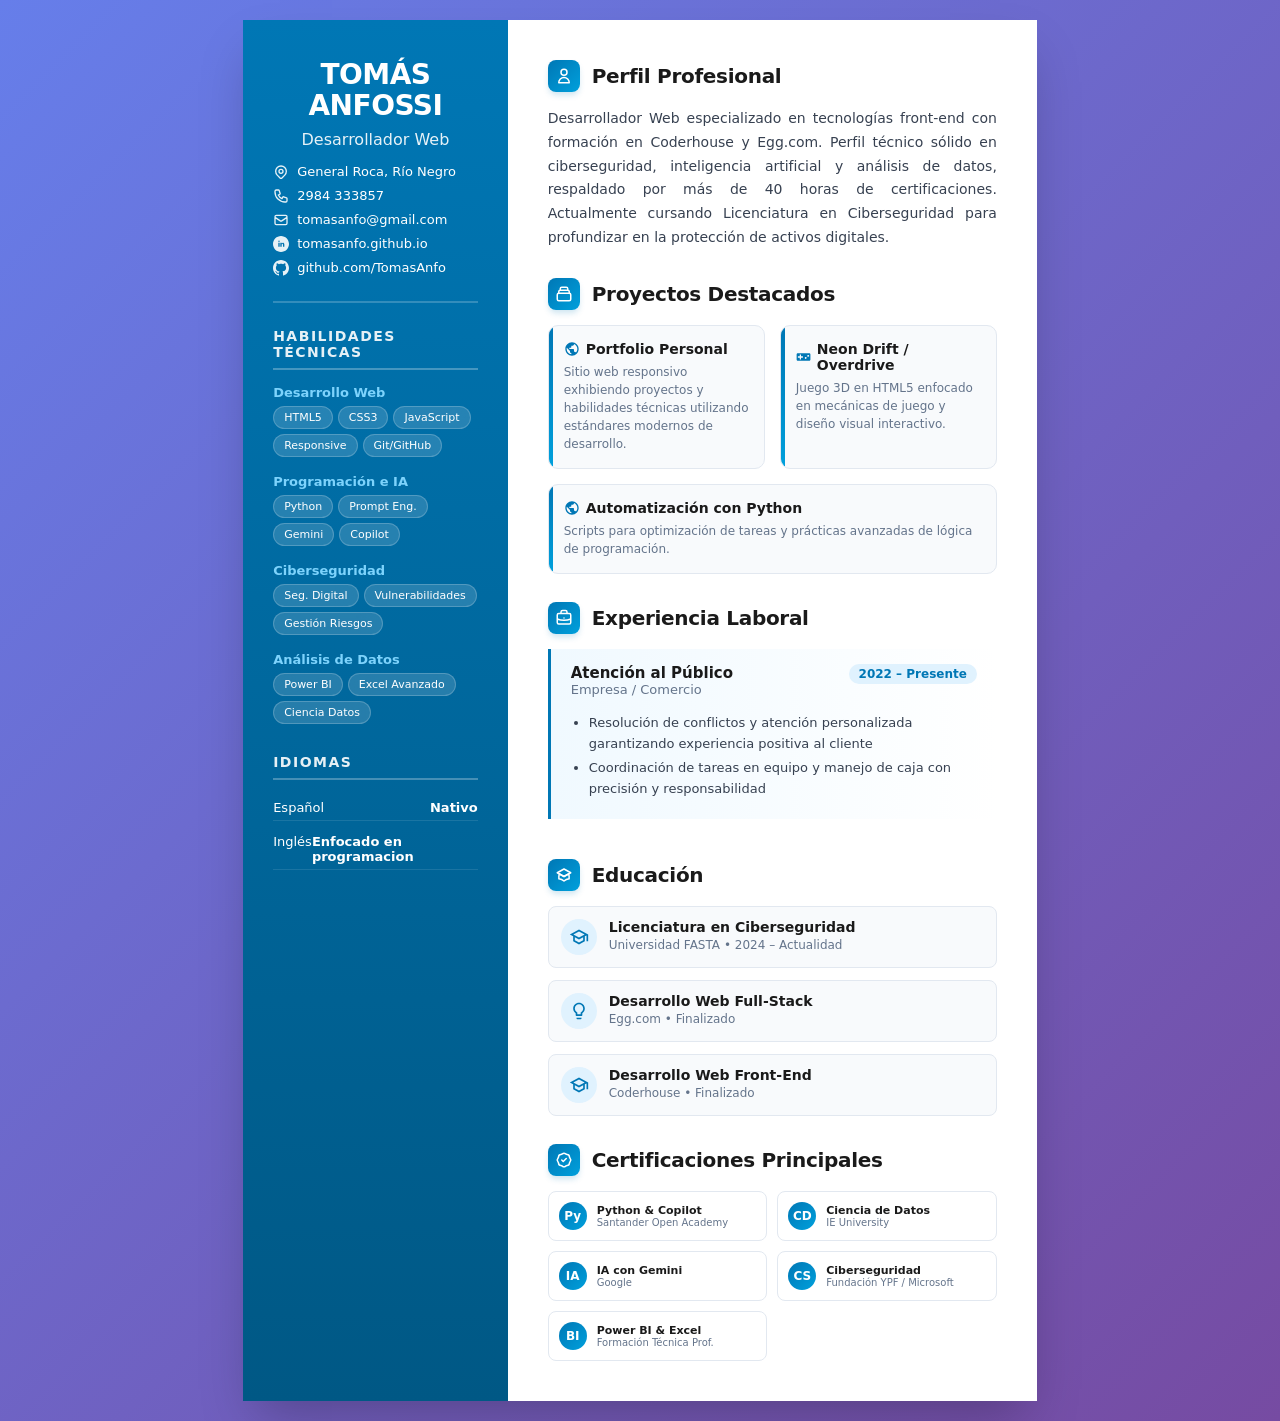
==== Cv1.html @ ee33fe96 "Agregando nuevos diseños de CV" ====
<!DOCTYPE html>
<html lang="es">
<head>
    <meta charset="UTF-8">
    <meta name="viewport" content="width=device-width, initial-scale=1.0">
    <title>Tomás Anfossi - CV</title>
    <style>
        * {
            margin: 0;
            padding: 0;
            box-sizing: border-box;
        }

        body {
            font-family: 'Segoe UI', system-ui, -apple-system, sans-serif;
            background: linear-gradient(135deg, #667eea 0%, #764ba2 100%);
            min-height: 100vh;
            padding: 20px;
            display: flex;
            justify-content: center;
            align-items: center;
        }

        .cv-container {
            width: 210mm;
            min-height: 297mm;
            max-width: 100%;
            background: white;
            box-shadow: 0 25px 50px -12px rgba(0, 0, 0, 0.25);
            display: grid;
            grid-template-columns: 1fr 2fr;
            overflow: hidden;
            position: relative;
        }

        /* Sidebar */
        .sidebar {
            background: linear-gradient(180deg, #0077B5 0%, #005885 100%);
            color: white;
            padding: 40px 30px;
            display: flex;
            flex-direction: column;
            gap: 25px;
        }

        .profile-section {
            text-align: center;
            border-bottom: 2px solid rgba(255,255,255,0.2);
            padding-bottom: 25px;
        }

        .name {
            font-size: 28px;
            font-weight: 700;
            letter-spacing: -0.5px;
            margin-bottom: 8px;
            line-height: 1.1;
        }

        .title {
            font-size: 16px;
            font-weight: 500;
            opacity: 0.9;
            margin-bottom: 15px;
        }

        .contact-info {
            display: flex;
            flex-direction: column;
            gap: 8px;
            font-size: 13px;
        }

        .contact-item {
            display: flex;
            align-items: center;
            gap: 8px;
            word-break: break-all;
        }

        .contact-item svg {
            width: 16px;
            height: 16px;
            flex-shrink: 0;
            opacity: 0.9;
        }

        .sidebar-section h3 {
            font-size: 14px;
            text-transform: uppercase;
            letter-spacing: 1.5px;
            margin-bottom: 15px;
            opacity: 0.9;
            border-bottom: 2px solid rgba(255,255,255,0.3);
            padding-bottom: 8px;
        }

        .skills-list {
            display: flex;
            flex-direction: column;
            gap: 12px;
        }

        .skill-category {
            margin-bottom: 5px;
        }

        .skill-category h4 {
            font-size: 13px;
            font-weight: 600;
            margin-bottom: 6px;
            color: #7dd3fc;
        }

        .skill-tags {
            display: flex;
            flex-wrap: wrap;
            gap: 5px;
        }

        .skill-tag {
            background: rgba(255,255,255,0.15);
            padding: 4px 10px;
            border-radius: 20px;
            font-size: 11px;
            font-weight: 500;
            backdrop-filter: blur(10px);
            border: 1px solid rgba(255,255,255,0.2);
        }

        .languages {
            display: flex;
            flex-direction: column;
            gap: 8px;
        }

        .language-item {
            display: flex;
            justify-content: space-between;
            font-size: 13px;
            padding: 5px 0;
            border-bottom: 1px solid rgba(255,255,255,0.1);
        }

        /* Main Content */
        .main-content {
            padding: 40px;
            display: flex;
            flex-direction: column;
            gap: 28px;
        }

        .section {
            position: relative;
        }

        .section-header {
            display: flex;
            align-items: center;
            gap: 12px;
            margin-bottom: 15px;
            color: #0077B5;
        }

        .section-icon {
            width: 32px;
            height: 32px;
            background: linear-gradient(135deg, #0077B5 0%, #00a0dc 100%);
            border-radius: 8px;
            display: flex;
            align-items: center;
            justify-content: center;
            color: white;
            box-shadow: 0 4px 6px -1px rgba(0, 119, 181, 0.2);
        }

        .section-icon svg {
            width: 18px;
            height: 18px;
        }

        .section h2 {
            font-size: 20px;
            font-weight: 700;
            color: #1a1a1a;
            letter-spacing: -0.3px;
        }

        .profile-text {
            font-size: 14px;
            line-height: 1.7;
            color: #374151;
            text-align: justify;
        }

        .projects-grid {
            display: grid;
            grid-template-columns: 1fr 1fr;
            gap: 15px;
        }

        .project-card {
            background: #f8fafc;
            border: 1px solid #e2e8f0;
            border-radius: 10px;
            padding: 15px;
            transition: all 0.3s ease;
            position: relative;
            overflow: hidden;
        }

        .project-card::before {
            content: '';
            position: absolute;
            top: 0;
            left: 0;
            width: 4px;
            height: 100%;
            background: linear-gradient(180deg, #0077B5 0%, #00a0dc 100%);
        }

        .project-card:hover {
            transform: translateY(-2px);
            box-shadow: 0 10px 15px -3px rgba(0, 0, 0, 0.1);
            border-color: #0077B5;
        }

        .project-title {
            font-size: 14px;
            font-weight: 700;
            color: #1a1a1a;
            margin-bottom: 6px;
            display: flex;
            align-items: center;
            gap: 6px;
        }

        .project-desc {
            font-size: 12px;
            color: #64748b;
            line-height: 1.5;
        }

        .experience-item {
            background: linear-gradient(90deg, #f0f9ff 0%, #ffffff 100%);
            border-left: 3px solid #0077B5;
            padding: 15px 20px;
            border-radius: 0 10px 10px 0;
            margin-bottom: 12px;
        }

        .exp-header {
            display: flex;
            justify-content: space-between;
            align-items: start;
            margin-bottom: 8px;
        }

        .exp-title {
            font-size: 15px;
            font-weight: 700;
            color: #1a1a1a;
        }

        .exp-date {
            font-size: 12px;
            color: #0077B5;
            font-weight: 600;
            background: #e0f2fe;
            padding: 3px 10px;
            border-radius: 20px;
        }

        .exp-company {
            font-size: 13px;
            color: #64748b;
            font-weight: 500;
            margin-bottom: 8px;
        }

        .exp-desc {
            font-size: 13px;
            color: #374151;
            line-height: 1.6;
        }

        .exp-desc ul {
            margin: 0;
            padding-left: 18px;
        }

        .exp-desc li {
            margin-bottom: 4px;
        }

        .education-list {
            display: flex;
            flex-direction: column;
            gap: 12px;
        }

        .edu-item {
            display: flex;
            align-items: start;
            gap: 12px;
            padding: 12px;
            background: #f8fafc;
            border-radius: 8px;
            border: 1px solid #e2e8f0;
        }

        .edu-icon {
            width: 36px;
            height: 36px;
            background: #e0f2fe;
            border-radius: 50%;
            display: flex;
            align-items: center;
            justify-content: center;
            color: #0077B5;
            flex-shrink: 0;
        }

        .edu-content h4 {
            font-size: 14px;
            font-weight: 700;
            color: #1a1a1a;
            margin-bottom: 3px;
        }

        .edu-content p {
            font-size: 12px;
            color: #64748b;
        }

        .cert-grid {
            display: grid;
            grid-template-columns: repeat(2, 1fr);
            gap: 10px;
        }

        .cert-item {
            display: flex;
            align-items: center;
            gap: 10px;
            padding: 10px;
            background: white;
            border: 1px solid #e2e8f0;
            border-radius: 8px;
            font-size: 12px;
            transition: all 0.2s;
        }

        .cert-item:hover {
            background: #f0f9ff;
            border-color: #0077B5;
            transform: scale(1.02);
        }

        .cert-badge {
            width: 28px;
            height: 28px;
            background: linear-gradient(135deg, #0077B5 0%, #00a0dc 100%);
            border-radius: 50%;
            display: flex;
            align-items: center;
            justify-content: center;
            color: white;
            font-size: 12px;
            font-weight: 700;
            flex-shrink: 0;
        }

        .cert-text {
            display: flex;
            flex-direction: column;
        }

        .cert-title {
            font-weight: 600;
            color: #1a1a1a;
            font-size: 11px;
        }

        .cert-org {
            color: #64748b;
            font-size: 10px;
        }

        @media print {
            body {
                background: white;
                padding: 0;
            }
            .cv-container {
                box-shadow: none;
                width: 100%;
                height: 100%;
            }
        }

        @media (max-width: 768px) {
            .cv-container {
                grid-template-columns: 1fr;
                width: 100%;
            }
            .sidebar {
                padding: 30px;
            }
            .projects-grid, .cert-grid {
                grid-template-columns: 1fr;
            }
        }
    </style>
</head>
<body>
    <div class="cv-container">
        <!-- Sidebar -->
        <aside class="sidebar">
            <div class="profile-section">
                <h1 class="name">TOMÁS ANFOSSI</h1>
                <p class="title">Desarrollador Web</p>
                
                <div class="contact-info">
                    <div class="contact-item">
                        <svg fill="none" stroke="currentColor" viewBox="0 0 24 24"><path stroke-linecap="round" stroke-linejoin="round" stroke-width="2" d="M17.657 16.657L13.414 20.9a1.998 1.998 0 01-2.827 0l-4.244-4.243a8 8 0 1111.314 0z"/><path stroke-linecap="round" stroke-linejoin="round" stroke-width="2" d="M15 11a3 3 0 11-6 0 3 3 0 016 0z"/></svg>
                        <span>General Roca, Río Negro</span>
                    </div>
                    <div class="contact-item">
                        <svg fill="none" stroke="currentColor" viewBox="0 0 24 24"><path stroke-linecap="round" stroke-linejoin="round" stroke-width="2" d="M3 5a2 2 0 012-2h3.28a1 1 0 01.948.684l1.498 4.493a1 1 0 01-.502 1.21l-2.257 1.13a11.042 11.042 0 005.516 5.516l1.13-2.257a1 1 0 011.21-.502l4.493 1.498a1 1 0 01.684.949V19a2 2 0 01-2 2h-1C9.716 21 3 14.284 3 6V5z"/></svg>
                        <span>2984 333857</span>
                    </div>
                    <div class="contact-item">
                        <svg fill="none" stroke="currentColor" viewBox="0 0 24 24"><path stroke-linecap="round" stroke-linejoin="round" stroke-width="2" d="M3 8l7.89 5.26a2 2 0 002.22 0L21 8M5 19h14a2 2 0 002-2V7a2 2 0 00-2-2H5a2 2 0 00-2 2v10a2 2 0 002 2z"/></svg>
                        <span>tomasanfo@gmail.com</span>
                    </div>
                    <div class="contact-item">
                        <svg fill="currentColor" viewBox="0 0 24 24"><path d="M12 0c-6.627 0-12 5.373-12 12s5.373 12 12 12 12-5.373 12-12-5.373-12-12-12zm-2 16h-2v-6h2v6zm-1-6.891c-.607 0-1.1-.496-1.1-1.109 0-.612.492-1.109 1.1-1.109s1.1.497 1.1 1.109c0 .613-.493 1.109-1.1 1.109zm8 6.891h-1.998v-2.861c0-1.881-2.002-1.722-2.002 0v2.861h-2v-6h2v1.093c.872-1.616 4-1.736 4 1.548v3.359z"/></svg>
                        <span>tomasanfo.github.io</span>
                    </div>
                    <div class="contact-item">
                        <svg fill="currentColor" viewBox="0 0 24 24"><path d="M12 0c-6.626 0-12 5.373-12 12 0 5.302 3.438 9.8 8.207 11.387.599.111.793-.261.793-.577v-2.234c-3.338.726-4.033-1.416-4.033-1.416-.546-1.387-1.333-1.756-1.333-1.756-1.089-.745.083-.729.083-.729 1.205.084 1.839 1.237 1.839 1.237 1.07 1.834 2.807 1.304 3.492.997.107-.775.418-1.305.762-1.604-2.665-.305-5.467-1.334-5.467-5.931 0-1.311.469-2.381 1.236-3.221-.124-.303-.535-1.524.117-3.176 0 0 1.008-.322 3.301 1.23.957-.266 1.983-.399 3.003-.404 1.02.005 2.047.138 3.006.404 2.291-1.552 3.297-1.23 3.297-1.23.653 1.653.242 2.874.118 3.176.77.84 1.235 1.911 1.235 3.221 0 4.609-2.807 5.624-5.479 5.921.43.372.823 1.102.823 2.222v3.293c0 .319.192.694.801.576 4.765-1.589 8.199-6.086 8.199-11.386 0-6.627-5.373-12-12-12z"/></svg>
                        <span>github.com/TomasAnfo</span>
                    </div>
                </div>
            </div>

            <div class="sidebar-section">
                <h3>Habilidades Técnicas</h3>
                <div class="skills-list">
                    <div class="skill-category">
                        <h4>Desarrollo Web</h4>
                        <div class="skill-tags">
                            <span class="skill-tag">HTML5</span>
                            <span class="skill-tag">CSS3</span>
                            <span class="skill-tag">JavaScript</span>
                            <span class="skill-tag">Responsive</span>
                            <span class="skill-tag">Git/GitHub</span>
                        </div>
                    </div>
                    <div class="skill-category">
                        <h4>Programación e IA</h4>
                        <div class="skill-tags">
                            <span class="skill-tag">Python</span>
                            <span class="skill-tag">Prompt Eng.</span>
                            <span class="skill-tag">Gemini</span>
                            <span class="skill-tag">Copilot</span>
                        </div>
                    </div>
                    <div class="skill-category">
                        <h4>Ciberseguridad</h4>
                        <div class="skill-tags">
                            <span class="skill-tag">Seg. Digital</span>
                            <span class="skill-tag">Vulnerabilidades</span>
                            <span class="skill-tag">Gestión Riesgos</span>
                        </div>
                    </div>
                    <div class="skill-category">
                        <h4>Análisis de Datos</h4>
                        <div class="skill-tags">
                            <span class="skill-tag">Power BI</span>
                            <span class="skill-tag">Excel Avanzado</span>
                            <span class="skill-tag">Ciencia Datos</span>
                        </div>
                    </div>
                </div>
            </div>

            <div class="sidebar-section">
                <h3>Idiomas</h3>
                <div class="languages">
                    <div class="language-item">
                        <span>Español</span>
                        <span style="font-weight: 600;">Nativo</span>
                    </div>
                    <div class="language-item">
                        <span>Inglés</span>
                        <span style="font-weight: 600;">Enfocado en programacion</span>
                    </div>
                </div>
            </div>
        </aside>

        <!-- Main Content -->
        <main class="main-content">
            <!-- Perfil -->
            <section class="section">
                <div class="section-header">
                    <div class="section-icon">
                        <svg fill="none" stroke="currentColor" viewBox="0 0 24 24"><path stroke-linecap="round" stroke-linejoin="round" stroke-width="2" d="M16 7a4 4 0 11-8 0 4 4 0 018 0zM12 14a7 7 0 00-7 7h14a7 7 0 00-7-7z"/></svg>
                    </div>
                    <h2>Perfil Profesional</h2>
                </div>
                <p class="profile-text">
                    Desarrollador Web especializado en tecnologías front-end con formación en Coderhouse y Egg.com. Perfil técnico sólido en ciberseguridad, inteligencia artificial y análisis de datos, respaldado por más de 40 horas de certificaciones. Actualmente cursando Licenciatura en Ciberseguridad para profundizar en la protección de activos digitales.
                </p>
            </section>

            <!-- Proyectos -->
            <section class="section">
                <div class="section-header">
                    <div class="section-icon">
                        <svg fill="none" stroke="currentColor" viewBox="0 0 24 24"><path stroke-linecap="round" stroke-linejoin="round" stroke-width="2" d="M19 11H5m14 0a2 2 0 012 2v6a2 2 0 01-2 2H5a2 2 0 01-2-2v-6a2 2 0 012-2m14 0V9a2 2 0 00-2-2M5 11V9a2 2 0 012-2m0 0V5a2 2 0 012-2h6a2 2 0 012 2v2M7 7h10"/></svg>
                    </div>
                    <h2>Proyectos Destacados</h2>
                </div>
                <div class="projects-grid">
                    <div class="project-card">
                        <div class="project-title">
                            <svg width="16" height="16" fill="#0077B5" viewBox="0 0 24 24"><path d="M12 2C6.48 2 2 6.48 2 12s4.48 10 10 10 10-4.48 10-10S17.52 2 12 2zm-1 17.93c-3.95-.49-7-3.85-7-7.93 0-.62.08-1.21.21-1.79L9 15v1c0 1.1.9 2 2 2v1.93zm6.9-2.54c-.26-.81-1-1.39-1.9-1.39h-1v-3c0-.55-.45-1-1-1H8v-2h2c.55 0 1-.45 1-1V7h2c1.1 0 2-.9 2-2v-.41c2.93 1.19 5 4.06 5 7.41 0 2.08-.8 3.97-2.1 5.39z"/></svg>
                            Portfolio Personal
                        </div>
                        <p class="project-desc">Sitio web responsivo exhibiendo proyectos y habilidades técnicas utilizando estándares modernos de desarrollo.</p>
                    </div>
                    <div class="project-card">
                        <div class="project-title">
                            <svg width="16" height="16" fill="#0077B5" viewBox="0 0 24 24"><path d="M21 6H3c-1.1 0-2 .9-2 2v8c0 1.1.9 2 2 2h18c1.1 0 2-.9 2-2V8c0-1.1-.9-2-2-2zm-10 7H8v3H6v-3H3v-2h3V8h2v3h3v2zm4.5 2c-.83 0-1.5-.67-1.5-1.5s.67-1.5 1.5-1.5 1.5.67 1.5 1.5-.67 1.5-1.5 1.5zm4-3c-.83 0-1.5-.67-1.5-1.5S18.67 9 19.5 9s1.5.67 1.5 1.5-.67 1.5-1.5 1.5z"/></svg>
                            Neon Drift / Overdrive
                        </div>
                        <p class="project-desc">Juego 3D en HTML5 enfocado en mecánicas de juego y diseño visual interactivo.</p>
                    </div>
                    <div class="project-card" style="grid-column: 1 / -1;">
                        <div class="project-title">
                            <svg width="16" height="16" fill="#0077B5" viewBox="0 0 24 24"><path d="M12 2C6.48 2 2 6.48 2 12s4.48 10 10 10 10-4.48 10-10S17.52 2 12 2zm-1 17.93c-3.95-.49-7-3.85-7-7.93 0-.62.08-1.21.21-1.79L9 15v1c0 1.1.9 2 2 2v1.93zm6.9-2.54c-.26-.81-1-1.39-1.9-1.39h-1v-3c0-.55-.45-1-1-1H8v-2h2c.55 0 1-.45 1-1V7h2c1.1 0 2-.9 2-2v-.41c2.93 1.19 5 4.06 5 7.41 0 2.08-.8 3.97-2.1 5.39z"/></svg>
                            Automatización con Python
                        </div>
                        <p class="project-desc">Scripts para optimización de tareas y prácticas avanzadas de lógica de programación.</p>
                    </div>
                </div>
            </section>

            <!-- Experiencia -->
            <section class="section">
                <div class="section-header">
                    <div class="section-icon">
                        <svg fill="none" stroke="currentColor" viewBox="0 0 24 24"><path stroke-linecap="round" stroke-linejoin="round" stroke-width="2" d="M21 13.255A23.931 23.931 0 0112 15c-3.183 0-6.22-.62-9-1.745M16 6V4a2 2 0 00-2-2h-4a2 2 0 00-2 2v2m4 6h.01M5 20h14a2 2 0 002-2V8a2 2 0 00-2-2H5a2 2 0 00-2 2v10a2 2 0 002 2z"/></svg>
                    </div>
                    <h2>Experiencia Laboral</h2>
                </div>
                <div class="experience-item">
                    <div class="exp-header">
                        <div>
                            <div class="exp-title">Atención al Público</div>
                            <div class="exp-company">Empresa / Comercio</div>
                        </div>
                        <span class="exp-date">2022 – Presente</span>
                    </div>
                    <div class="exp-desc">
                        <ul>
                            <li>Resolución de conflictos y atención personalizada garantizando experiencia positiva al cliente</li>
                            <li>Coordinación de tareas en equipo y manejo de caja con precisión y responsabilidad</li>
                        </ul>
                    </div>
                </div>
            </section>

            <!-- Educación -->
            <section class="section">
                <div class="section-header">
                    <div class="section-icon">
                        <svg fill="none" stroke="currentColor" viewBox="0 0 24 24"><path stroke-linecap="round" stroke-linejoin="round" stroke-width="2" d="M12 14l9-5-9-5-9 5 9 5z"/><path stroke-linecap="round" stroke-linejoin="round" stroke-width="2" d="M12 14l6.16-3.422a12.083 12.083 0 01.665 6.479A11.952 11.952 0 0012 20.055a11.952 11.952 0 00-6.824-2.998 12.078 12.078 0 01.665-6.479L12 14z"/></svg>
                    </div>
                    <h2>Educación</h2>
                </div>
                <div class="education-list">
                    <div class="edu-item">
                        <div class="edu-icon">
                            <svg width="20" height="20" fill="currentColor" viewBox="0 0 24 24"><path d="M12 3L1 9l4 2.18v6L12 21l7-3.82v-6l2-1.09V17h2V9L12 3zm6.82 6L12 12.72 5.18 9 12 5.28 18.82 9zM17 15.99l-5 2.73-5-2.73v-3.72L12 15l5-2.73v3.72z"/></svg>
                        </div>
                        <div class="edu-content">
                            <h4>Licenciatura en Ciberseguridad</h4>
                            <p>Universidad FASTA • 2024 – Actualidad</p>
                        </div>
                    </div>
                    <div class="edu-item">
                        <div class="edu-icon">
                            <svg width="20" height="20" fill="currentColor" viewBox="0 0 24 24"><path d="M9 21c0 .55.45 1 1 1h4c.55 0 1-.45 1-1v-1H9v1zm3-19C8.14 2 5 5.14 5 9c0 2.38 1.19 4.47 3 5.74V17c0 .55.45 1 1 1h6c.55 0 1-.45 1-1v-2.26c1.81-1.27 3-3.36 3-5.74 0-3.86-3.14-7-7-7zm2.85 11.1l-.85.6V16h-4v-2.3l-.85-.61A4.997 4.997 0 017 9c0-2.76 2.24-5 5-5s5 2.24 5 5c0 1.63-.8 3.16-2.15 4.1z"/></svg>
                        </div>
                        <div class="edu-content">
                            <h4>Desarrollo Web Full-Stack</h4>
                            <p>Egg.com • Finalizado</p>
                        </div>
                    </div>
                    <div class="edu-item">
                        <div class="edu-icon">
                            <svg width="20" height="20" fill="currentColor" viewBox="0 0 24 24"><path d="M12 3L1 9l4 2.18v6L12 21l7-3.82v-6l2-1.09V17h2V9L12 3zm6.82 6L12 12.72 5.18 9 12 5.28 18.82 9zM17 15.99l-5 2.73-5-2.73v-3.72L12 15l5-2.73v3.72z"/></svg>
                        </div>
                        <div class="edu-content">
                            <h4>Desarrollo Web Front-End</h4>
                            <p>Coderhouse • Finalizado</p>
                        </div>
                    </div>
                </div>
            </section>

            <!-- Certificaciones -->
            <section class="section">
                <div class="section-header">
                    <div class="section-icon">
                        <svg fill="none" stroke="currentColor" viewBox="0 0 24 24"><path stroke-linecap="round" stroke-linejoin="round" stroke-width="2" d="M9 12l2 2 4-4M7.835 4.697a3.42 3.42 0 001.946-.806 3.42 3.42 0 014.438 0 3.42 3.42 0 001.946.806 3.42 3.42 0 013.138 3.138 3.42 3.42 0 00.806 1.946 3.42 3.42 0 010 4.438 3.42 3.42 0 00-.806 1.946 3.42 3.42 0 01-3.138 3.138 3.42 3.42 0 00-1.946.806 3.42 3.42 0 01-4.438 0 3.42 3.42 0 00-1.946-.806 3.42 3.42 0 01-3.138-3.138 3.42 3.42 0 00-.806-1.946 3.42 3.42 0 010-4.438 3.42 3.42 0 00.806-1.946 3.42 3.42 0 013.138-3.138z"/></svg>
                    </div>
                    <h2>Certificaciones Principales</h2>
                </div>
                <div class="cert-grid">
                    <div class="cert-item">
                        <div class="cert-badge">Py</div>
                        <div class="cert-text">
                            <span class="cert-title">Python & Copilot</span>
                            <span class="cert-org">Santander Open Academy</span>
                        </div>
                    </div>
                    <div class="cert-item">
                        <div class="cert-badge">CD</div>
                        <div class="cert-text">
                            <span class="cert-title">Ciencia de Datos</span>
                            <span class="cert-org">IE University</span>
                        </div>
                    </div>
                    <div class="cert-item">
                        <div class="cert-badge">IA</div>
                        <div class="cert-text">
                            <span class="cert-title">IA con Gemini</span>
                            <span class="cert-org">Google</span>
                        </div>
                    </div>
                    <div class="cert-item">
                        <div class="cert-badge">CS</div>
                        <div class="cert-text">
                            <span class="cert-title">Ciberseguridad</span>
                            <span class="cert-org">Fundación YPF / Microsoft</span>
                        </div>
                    </div>
                    <div class="cert-item">
                        <div class="cert-badge">BI</div>
                        <div class="cert-text">
                            <span class="cert-title">Power BI & Excel</span>
                            <span class="cert-org">Formación Técnica Prof.</span>
                        </div>
                    </div>
                </div>
            </section>
        </main>
    </div>
</body>
</html>
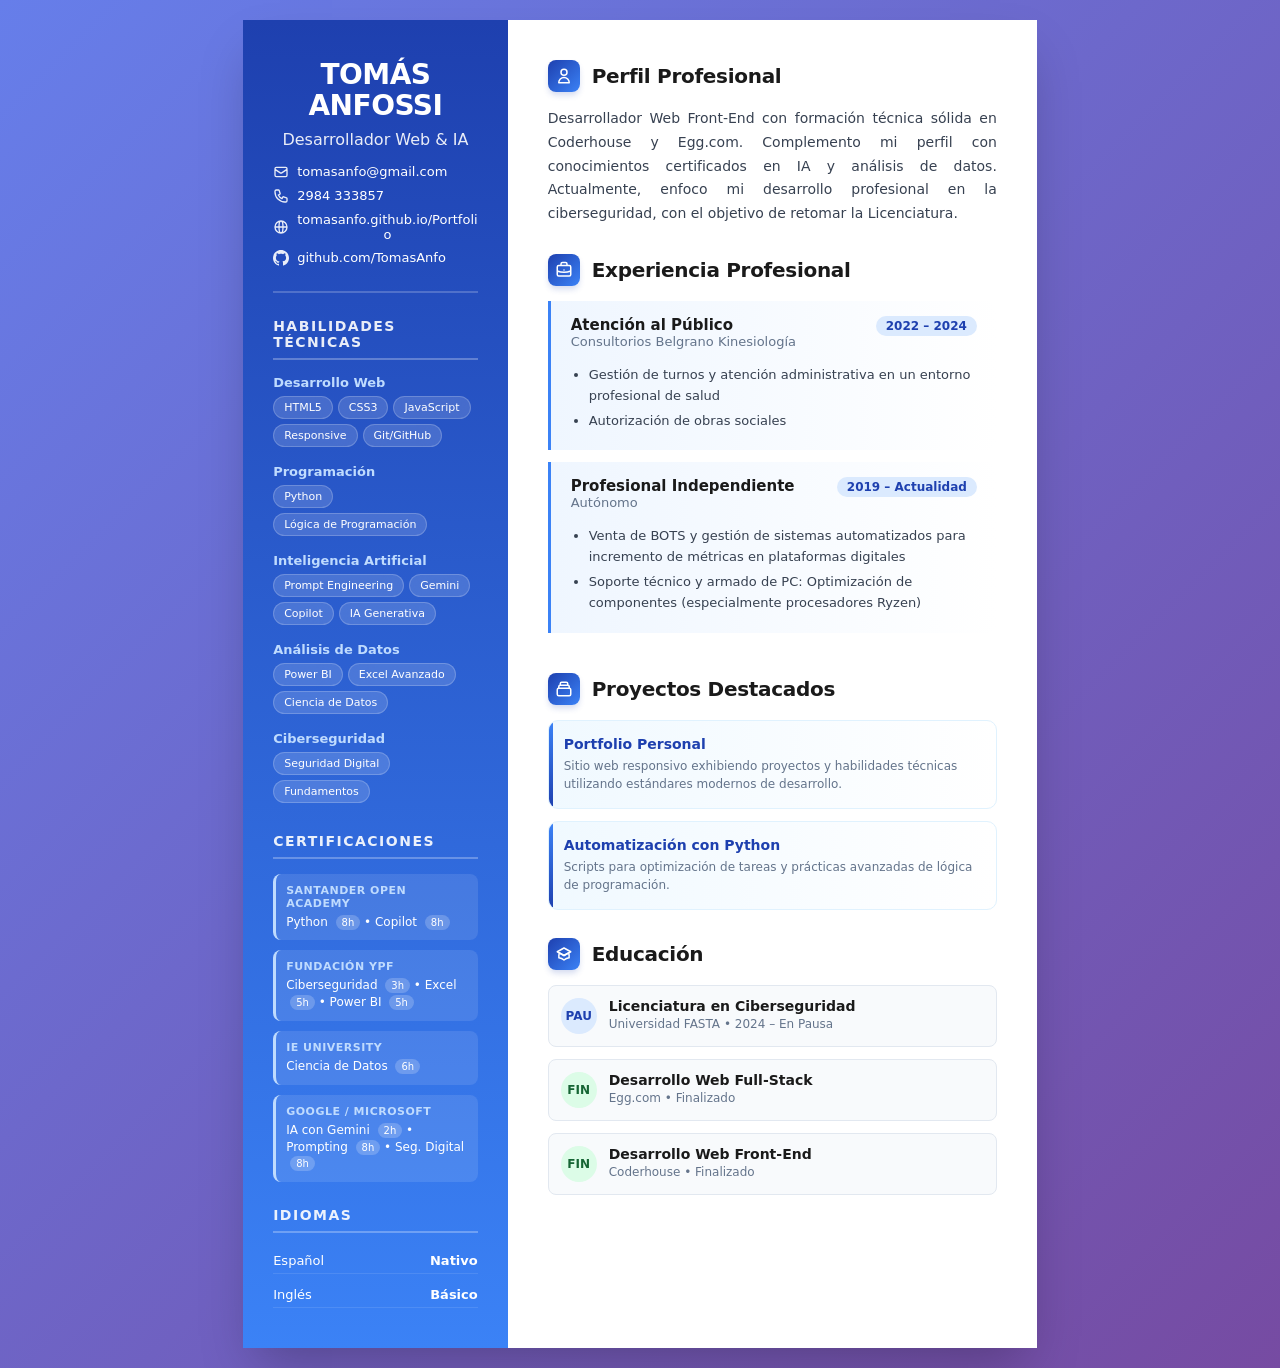
==== commit 078768dd: "fix y update" ====
--- a/Cv1.html
+++ b/Cv1.html
@@ -35,7 +35,7 @@
 
         /* Sidebar */
         .sidebar {
-            background: linear-gradient(180deg, #0077B5 0%, #005885 100%);
+            background: linear-gradient(180deg, #1e40af 0%, #3b82f6 100%);
             color: white;
             padding: 40px 30px;
             display: flex;
@@ -109,7 +109,7 @@
             font-size: 13px;
             font-weight: 600;
             margin-bottom: 6px;
-            color: #7dd3fc;
+            color: #bfdbfe;
         }
 
         .skill-tags {
@@ -142,6 +142,42 @@
             border-bottom: 1px solid rgba(255,255,255,0.1);
         }
 
+        /* Certificaciones en Sidebar */
+        .cert-sidebar-list {
+            display: flex;
+            flex-direction: column;
+            gap: 10px;
+        }
+
+        .cert-sidebar-item {
+            background: rgba(255,255,255,0.1);
+            border-radius: 8px;
+            padding: 10px;
+            border-left: 3px solid #bfdbfe;
+        }
+
+        .cert-sidebar-org {
+            font-size: 11px;
+            font-weight: 700;
+            text-transform: uppercase;
+            letter-spacing: 0.5px;
+            margin-bottom: 4px;
+            color: #bfdbfe;
+        }
+
+        .cert-sidebar-courses {
+            font-size: 12px;
+            line-height: 1.4;
+        }
+
+        .hours-badge {
+            background: rgba(255,255,255,0.2);
+            padding: 2px 6px;
+            border-radius: 10px;
+            font-size: 10px;
+            margin-left: 4px;
+        }
+
         /* Main Content */
         .main-content {
             padding: 40px;
@@ -159,19 +195,19 @@
             align-items: center;
             gap: 12px;
             margin-bottom: 15px;
-            color: #0077B5;
+            color: #1e40af;
         }
 
         .section-icon {
             width: 32px;
             height: 32px;
-            background: linear-gradient(135deg, #0077B5 0%, #00a0dc 100%);
+            background: linear-gradient(135deg, #1e40af 0%, #3b82f6 100%);
             border-radius: 8px;
             display: flex;
             align-items: center;
             justify-content: center;
             color: white;
-            box-shadow: 0 4px 6px -1px rgba(0, 119, 181, 0.2);
+            box-shadow: 0 4px 6px -1px rgba(30, 64, 175, 0.2);
         }
 
         .section-icon svg {
@@ -193,57 +229,9 @@
             text-align: justify;
         }
 
-        .projects-grid {
-            display: grid;
-            grid-template-columns: 1fr 1fr;
-            gap: 15px;
-        }
-
-        .project-card {
-            background: #f8fafc;
-            border: 1px solid #e2e8f0;
-            border-radius: 10px;
-            padding: 15px;
-            transition: all 0.3s ease;
-            position: relative;
-            overflow: hidden;
-        }
-
-        .project-card::before {
-            content: '';
-            position: absolute;
-            top: 0;
-            left: 0;
-            width: 4px;
-            height: 100%;
-            background: linear-gradient(180deg, #0077B5 0%, #00a0dc 100%);
-        }
-
-        .project-card:hover {
-            transform: translateY(-2px);
-            box-shadow: 0 10px 15px -3px rgba(0, 0, 0, 0.1);
-            border-color: #0077B5;
-        }
-
-        .project-title {
-            font-size: 14px;
-            font-weight: 700;
-            color: #1a1a1a;
-            margin-bottom: 6px;
-            display: flex;
-            align-items: center;
-            gap: 6px;
-        }
-
-        .project-desc {
-            font-size: 12px;
-            color: #64748b;
-            line-height: 1.5;
-        }
-
         .experience-item {
-            background: linear-gradient(90deg, #f0f9ff 0%, #ffffff 100%);
-            border-left: 3px solid #0077B5;
+            background: linear-gradient(90deg, #eff6ff 0%, #ffffff 100%);
+            border-left: 3px solid #3b82f6;
             padding: 15px 20px;
             border-radius: 0 10px 10px 0;
             margin-bottom: 12px;
@@ -264,9 +252,9 @@
 
         .exp-date {
             font-size: 12px;
-            color: #0077B5;
+            color: #1e40af;
             font-weight: 600;
-            background: #e0f2fe;
+            background: #dbeafe;
             padding: 3px 10px;
             border-radius: 20px;
         }
@@ -312,13 +300,25 @@
         .edu-icon {
             width: 36px;
             height: 36px;
-            background: #e0f2fe;
+            background: #dbeafe;
             border-radius: 50%;
             display: flex;
             align-items: center;
             justify-content: center;
-            color: #0077B5;
+            color: #1e40af;
             flex-shrink: 0;
+            font-size: 12px;
+            font-weight: 700;
+        }
+
+        .edu-icon.active {
+            background: #dbeafe;
+            color: #1e40af;
+        }
+
+        .edu-icon.done {
+            background: #dcfce7;
+            color: #166534;
         }
 
         .edu-content h4 {
@@ -333,58 +333,45 @@
             color: #64748b;
         }
 
-        .cert-grid {
-            display: grid;
-            grid-template-columns: repeat(2, 1fr);
-            gap: 10px;
-        }
-
-        .cert-item {
+        .projects-list {
+            display: flex;
+            flex-direction: column;
+            gap: 12px;
+        }
+
+        .project-item {
+            background: linear-gradient(90deg, #f0f9ff 0%, #ffffff 100%);
+            border: 1px solid #e0f2fe;
+            border-radius: 10px;
+            padding: 15px;
+            position: relative;
+            overflow: hidden;
+        }
+
+        .project-item::before {
+            content: '';
+            position: absolute;
+            left: 0;
+            top: 0;
+            bottom: 0;
+            width: 4px;
+            background: linear-gradient(180deg, #3b82f6 0%, #1e40af 100%);
+        }
+
+        .project-title {
+            font-size: 14px;
+            font-weight: 700;
+            color: #1e40af;
+            margin-bottom: 5px;
             display: flex;
             align-items: center;
-            gap: 10px;
-            padding: 10px;
-            background: white;
-            border: 1px solid #e2e8f0;
-            border-radius: 8px;
+            gap: 8px;
+        }
+
+        .project-desc {
             font-size: 12px;
-            transition: all 0.2s;
-        }
-
-        .cert-item:hover {
-            background: #f0f9ff;
-            border-color: #0077B5;
-            transform: scale(1.02);
-        }
-
-        .cert-badge {
-            width: 28px;
-            height: 28px;
-            background: linear-gradient(135deg, #0077B5 0%, #00a0dc 100%);
-            border-radius: 50%;
-            display: flex;
-            align-items: center;
-            justify-content: center;
-            color: white;
-            font-size: 12px;
-            font-weight: 700;
-            flex-shrink: 0;
-        }
-
-        .cert-text {
-            display: flex;
-            flex-direction: column;
-        }
-
-        .cert-title {
-            font-weight: 600;
-            color: #1a1a1a;
-            font-size: 11px;
-        }
-
-        .cert-org {
             color: #64748b;
-            font-size: 10px;
+            line-height: 1.5;
         }
 
         @media print {
@@ -407,11 +394,9 @@
             .sidebar {
                 padding: 30px;
             }
-            .projects-grid, .cert-grid {
-                grid-template-columns: 1fr;
-            }
         }
     </style>
+<base target="_blank">
 </head>
 <body>
     <div class="cv-container">
@@ -419,24 +404,20 @@
         <aside class="sidebar">
             <div class="profile-section">
                 <h1 class="name">TOMÁS ANFOSSI</h1>
-                <p class="title">Desarrollador Web</p>
+                <p class="title">Desarrollador Web & IA</p>
                 
                 <div class="contact-info">
                     <div class="contact-item">
-                        <svg fill="none" stroke="currentColor" viewBox="0 0 24 24"><path stroke-linecap="round" stroke-linejoin="round" stroke-width="2" d="M17.657 16.657L13.414 20.9a1.998 1.998 0 01-2.827 0l-4.244-4.243a8 8 0 1111.314 0z"/><path stroke-linecap="round" stroke-linejoin="round" stroke-width="2" d="M15 11a3 3 0 11-6 0 3 3 0 016 0z"/></svg>
-                        <span>General Roca, Río Negro</span>
+                        <svg fill="none" stroke="currentColor" viewBox="0 0 24 24"><path stroke-linecap="round" stroke-linejoin="round" stroke-width="2" d="M3 8l7.89 5.26a2 2 0 002.22 0L21 8M5 19h14a2 2 0 002-2V7a2 2 0 00-2-2H5a2 2 0 00-2 2v10a2 2 0 002 2z"/></svg>
+                        <span>tomasanfo@gmail.com</span>
                     </div>
                     <div class="contact-item">
                         <svg fill="none" stroke="currentColor" viewBox="0 0 24 24"><path stroke-linecap="round" stroke-linejoin="round" stroke-width="2" d="M3 5a2 2 0 012-2h3.28a1 1 0 01.948.684l1.498 4.493a1 1 0 01-.502 1.21l-2.257 1.13a11.042 11.042 0 005.516 5.516l1.13-2.257a1 1 0 011.21-.502l4.493 1.498a1 1 0 01.684.949V19a2 2 0 01-2 2h-1C9.716 21 3 14.284 3 6V5z"/></svg>
                         <span>2984 333857</span>
                     </div>
                     <div class="contact-item">
-                        <svg fill="none" stroke="currentColor" viewBox="0 0 24 24"><path stroke-linecap="round" stroke-linejoin="round" stroke-width="2" d="M3 8l7.89 5.26a2 2 0 002.22 0L21 8M5 19h14a2 2 0 002-2V7a2 2 0 00-2-2H5a2 2 0 00-2 2v10a2 2 0 002 2z"/></svg>
-                        <span>tomasanfo@gmail.com</span>
-                    </div>
-                    <div class="contact-item">
-                        <svg fill="currentColor" viewBox="0 0 24 24"><path d="M12 0c-6.627 0-12 5.373-12 12s5.373 12 12 12 12-5.373 12-12-5.373-12-12-12zm-2 16h-2v-6h2v6zm-1-6.891c-.607 0-1.1-.496-1.1-1.109 0-.612.492-1.109 1.1-1.109s1.1.497 1.1 1.109c0 .613-.493 1.109-1.1 1.109zm8 6.891h-1.998v-2.861c0-1.881-2.002-1.722-2.002 0v2.861h-2v-6h2v1.093c.872-1.616 4-1.736 4 1.548v3.359z"/></svg>
-                        <span>tomasanfo.github.io</span>
+                        <svg fill="none" stroke="currentColor" viewBox="0 0 24 24"><path stroke-linecap="round" stroke-linejoin="round" stroke-width="2" d="M21 12a9 9 0 01-9 9m9-9a9 9 0 00-9-9m9 9H3m9 9a9 9 0 01-9-9m9 9c1.657 0 3-4.03 3-9s-1.343-9-3-9m0 18c-1.657 0-3-4.03-3-9s1.343-9 3-9m-9 9a9 9 0 019-9"/></svg>
+                        <span>tomasanfo.github.io/Portfolio</span>
                     </div>
                     <div class="contact-item">
                         <svg fill="currentColor" viewBox="0 0 24 24"><path d="M12 0c-6.626 0-12 5.373-12 12 0 5.302 3.438 9.8 8.207 11.387.599.111.793-.261.793-.577v-2.234c-3.338.726-4.033-1.416-4.033-1.416-.546-1.387-1.333-1.756-1.333-1.756-1.089-.745.083-.729.083-.729 1.205.084 1.839 1.237 1.839 1.237 1.07 1.834 2.807 1.304 3.492.997.107-.775.418-1.305.762-1.604-2.665-.305-5.467-1.334-5.467-5.931 0-1.311.469-2.381 1.236-3.221-.124-.303-.535-1.524.117-3.176 0 0 1.008-.322 3.301 1.23.957-.266 1.983-.399 3.003-.404 1.02.005 2.047.138 3.006.404 2.291-1.552 3.297-1.23 3.297-1.23.653 1.653.242 2.874.118 3.176.77.84 1.235 1.911 1.235 3.221 0 4.609-2.807 5.624-5.479 5.921.43.372.823 1.102.823 2.222v3.293c0 .319.192.694.801.576 4.765-1.589 8.199-6.086 8.199-11.386 0-6.627-5.373-12-12-12z"/></svg>
@@ -459,20 +440,19 @@
                         </div>
                     </div>
                     <div class="skill-category">
-                        <h4>Programación e IA</h4>
+                        <h4>Programación</h4>
                         <div class="skill-tags">
                             <span class="skill-tag">Python</span>
-                            <span class="skill-tag">Prompt Eng.</span>
+                            <span class="skill-tag">Lógica de Programación</span>
+                        </div>
+                    </div>
+                    <div class="skill-category">
+                        <h4>Inteligencia Artificial</h4>
+                        <div class="skill-tags">
+                            <span class="skill-tag">Prompt Engineering</span>
                             <span class="skill-tag">Gemini</span>
                             <span class="skill-tag">Copilot</span>
-                        </div>
-                    </div>
-                    <div class="skill-category">
-                        <h4>Ciberseguridad</h4>
-                        <div class="skill-tags">
-                            <span class="skill-tag">Seg. Digital</span>
-                            <span class="skill-tag">Vulnerabilidades</span>
-                            <span class="skill-tag">Gestión Riesgos</span>
+                            <span class="skill-tag">IA Generativa</span>
                         </div>
                     </div>
                     <div class="skill-category">
@@ -480,7 +460,49 @@
                         <div class="skill-tags">
                             <span class="skill-tag">Power BI</span>
                             <span class="skill-tag">Excel Avanzado</span>
-                            <span class="skill-tag">Ciencia Datos</span>
+                            <span class="skill-tag">Ciencia de Datos</span>
+                        </div>
+                    </div>
+                    <div class="skill-category">
+                        <h4>Ciberseguridad</h4>
+                        <div class="skill-tags">
+                            <span class="skill-tag">Seguridad Digital</span>
+                            <span class="skill-tag">Fundamentos</span>
+                        </div>
+                    </div>
+                </div>
+            </div>
+
+            <div class="sidebar-section">
+                <h3>Certificaciones</h3>
+                <div class="cert-sidebar-list">
+                    <div class="cert-sidebar-item">
+                        <div class="cert-sidebar-org">Santander Open Academy</div>
+                        <div class="cert-sidebar-courses">
+                            Python <span class="hours-badge">8h</span> • 
+                            Copilot <span class="hours-badge">8h</span>
+                        </div>
+                    </div>
+                    <div class="cert-sidebar-item">
+                        <div class="cert-sidebar-org">Fundación YPF</div>
+                        <div class="cert-sidebar-courses">
+                            Ciberseguridad <span class="hours-badge">3h</span> • 
+                            Excel <span class="hours-badge">5h</span> • 
+                            Power BI <span class="hours-badge">5h</span>
+                        </div>
+                    </div>
+                    <div class="cert-sidebar-item">
+                        <div class="cert-sidebar-org">IE University</div>
+                        <div class="cert-sidebar-courses">
+                            Ciencia de Datos <span class="hours-badge">6h</span>
+                        </div>
+                    </div>
+                    <div class="cert-sidebar-item">
+                        <div class="cert-sidebar-org">Google / Microsoft</div>
+                        <div class="cert-sidebar-courses">
+                            IA con Gemini <span class="hours-badge">2h</span> • 
+                            Prompting <span class="hours-badge">8h</span> • 
+                            Seg. Digital <span class="hours-badge">8h</span>
                         </div>
                     </div>
                 </div>
@@ -495,7 +517,7 @@
                     </div>
                     <div class="language-item">
                         <span>Inglés</span>
-                        <span style="font-weight: 600;">Enfocado en programacion</span>
+                        <span style="font-weight: 600;">Básico</span>
                     </div>
                 </div>
             </div>
@@ -512,8 +534,48 @@
                     <h2>Perfil Profesional</h2>
                 </div>
                 <p class="profile-text">
-                    Desarrollador Web especializado en tecnologías front-end con formación en Coderhouse y Egg.com. Perfil técnico sólido en ciberseguridad, inteligencia artificial y análisis de datos, respaldado por más de 40 horas de certificaciones. Actualmente cursando Licenciatura en Ciberseguridad para profundizar en la protección de activos digitales.
+                    Desarrollador Web Front-End con formación técnica sólida en Coderhouse y Egg.com. Complemento mi perfil con conocimientos certificados en IA y análisis de datos. Actualmente, enfoco mi desarrollo profesional en la ciberseguridad, con el objetivo de retomar la Licenciatura.
                 </p>
+            </section>
+
+            <!-- Experiencia -->
+            <section class="section">
+                <div class="section-header">
+                    <div class="section-icon">
+                        <svg fill="none" stroke="currentColor" viewBox="0 0 24 24"><path stroke-linecap="round" stroke-linejoin="round" stroke-width="2" d="M21 13.255A23.931 23.931 0 0112 15c-3.183 0-6.22-.62-9-1.745M16 6V4a2 2 0 00-2-2h-4a2 2 0 00-2 2v2m4 6h.01M5 20h14a2 2 0 002-2V8a2 2 0 00-2-2H5a2 2 0 00-2 2v10a2 2 0 002 2z"/></svg>
+                    </div>
+                    <h2>Experiencia Profesional</h2>
+                </div>
+                <div class="experience-item">
+                    <div class="exp-header">
+                        <div>
+                            <div class="exp-title">Atención al Público</div>
+                            <div class="exp-company">Consultorios Belgrano Kinesiología</div>
+                        </div>
+                        <span class="exp-date">2022 – 2024</span>
+                    </div>
+                    <div class="exp-desc">
+                        <ul>
+                            <li>Gestión de turnos y atención administrativa en un entorno profesional de salud</li>
+                            <li>Autorización de obras sociales</li>
+                        </ul>
+                    </div>
+                </div>
+                <div class="experience-item">
+                    <div class="exp-header">
+                        <div>
+                            <div class="exp-title">Profesional Independiente</div>
+                            <div class="exp-company">Autónomo</div>
+                        </div>
+                        <span class="exp-date">2019 – Actualidad</span>
+                    </div>
+                    <div class="exp-desc">
+                        <ul>
+                            <li>Venta de BOTS y gestión de sistemas automatizados para incremento de métricas en plataformas digitales</li>
+                            <li>Soporte técnico y armado de PC: Optimización de componentes (especialmente procesadores Ryzen)</li>
+                        </ul>
+                    </div>
+                </div>
             </section>
 
             <!-- Proyectos -->
@@ -524,52 +586,15 @@
                     </div>
                     <h2>Proyectos Destacados</h2>
                 </div>
-                <div class="projects-grid">
-                    <div class="project-card">
-                        <div class="project-title">
-                            <svg width="16" height="16" fill="#0077B5" viewBox="0 0 24 24"><path d="M12 2C6.48 2 2 6.48 2 12s4.48 10 10 10 10-4.48 10-10S17.52 2 12 2zm-1 17.93c-3.95-.49-7-3.85-7-7.93 0-.62.08-1.21.21-1.79L9 15v1c0 1.1.9 2 2 2v1.93zm6.9-2.54c-.26-.81-1-1.39-1.9-1.39h-1v-3c0-.55-.45-1-1-1H8v-2h2c.55 0 1-.45 1-1V7h2c1.1 0 2-.9 2-2v-.41c2.93 1.19 5 4.06 5 7.41 0 2.08-.8 3.97-2.1 5.39z"/></svg>
-                            Portfolio Personal
-                        </div>
+                <div class="projects-list">
+                    <div class="project-item">
+                        <div class="project-title">Portfolio Personal</div>
                         <p class="project-desc">Sitio web responsivo exhibiendo proyectos y habilidades técnicas utilizando estándares modernos de desarrollo.</p>
                     </div>
-                    <div class="project-card">
-                        <div class="project-title">
-                            <svg width="16" height="16" fill="#0077B5" viewBox="0 0 24 24"><path d="M21 6H3c-1.1 0-2 .9-2 2v8c0 1.1.9 2 2 2h18c1.1 0 2-.9 2-2V8c0-1.1-.9-2-2-2zm-10 7H8v3H6v-3H3v-2h3V8h2v3h3v2zm4.5 2c-.83 0-1.5-.67-1.5-1.5s.67-1.5 1.5-1.5 1.5.67 1.5 1.5-.67 1.5-1.5 1.5zm4-3c-.83 0-1.5-.67-1.5-1.5S18.67 9 19.5 9s1.5.67 1.5 1.5-.67 1.5-1.5 1.5z"/></svg>
-                            Neon Drift / Overdrive
-                        </div>
-                        <p class="project-desc">Juego 3D en HTML5 enfocado en mecánicas de juego y diseño visual interactivo.</p>
-                    </div>
-                    <div class="project-card" style="grid-column: 1 / -1;">
-                        <div class="project-title">
-                            <svg width="16" height="16" fill="#0077B5" viewBox="0 0 24 24"><path d="M12 2C6.48 2 2 6.48 2 12s4.48 10 10 10 10-4.48 10-10S17.52 2 12 2zm-1 17.93c-3.95-.49-7-3.85-7-7.93 0-.62.08-1.21.21-1.79L9 15v1c0 1.1.9 2 2 2v1.93zm6.9-2.54c-.26-.81-1-1.39-1.9-1.39h-1v-3c0-.55-.45-1-1-1H8v-2h2c.55 0 1-.45 1-1V7h2c1.1 0 2-.9 2-2v-.41c2.93 1.19 5 4.06 5 7.41 0 2.08-.8 3.97-2.1 5.39z"/></svg>
-                            Automatización con Python
-                        </div>
+                    
+                    <div class="project-item">
+                        <div class="project-title">Automatización con Python</div>
                         <p class="project-desc">Scripts para optimización de tareas y prácticas avanzadas de lógica de programación.</p>
-                    </div>
-                </div>
-            </section>
-
-            <!-- Experiencia -->
-            <section class="section">
-                <div class="section-header">
-                    <div class="section-icon">
-                        <svg fill="none" stroke="currentColor" viewBox="0 0 24 24"><path stroke-linecap="round" stroke-linejoin="round" stroke-width="2" d="M21 13.255A23.931 23.931 0 0112 15c-3.183 0-6.22-.62-9-1.745M16 6V4a2 2 0 00-2-2h-4a2 2 0 00-2 2v2m4 6h.01M5 20h14a2 2 0 002-2V8a2 2 0 00-2-2H5a2 2 0 00-2 2v10a2 2 0 002 2z"/></svg>
-                    </div>
-                    <h2>Experiencia Laboral</h2>
-                </div>
-                <div class="experience-item">
-                    <div class="exp-header">
-                        <div>
-                            <div class="exp-title">Atención al Público</div>
-                            <div class="exp-company">Empresa / Comercio</div>
-                        </div>
-                        <span class="exp-date">2022 – Presente</span>
-                    </div>
-                    <div class="exp-desc">
-                        <ul>
-                            <li>Resolución de conflictos y atención personalizada garantizando experiencia positiva al cliente</li>
-                            <li>Coordinación de tareas en equipo y manejo de caja con precisión y responsabilidad</li>
-                        </ul>
                     </div>
                 </div>
             </section>
@@ -584,77 +609,24 @@
                 </div>
                 <div class="education-list">
                     <div class="edu-item">
-                        <div class="edu-icon">
-                            <svg width="20" height="20" fill="currentColor" viewBox="0 0 24 24"><path d="M12 3L1 9l4 2.18v6L12 21l7-3.82v-6l2-1.09V17h2V9L12 3zm6.82 6L12 12.72 5.18 9 12 5.28 18.82 9zM17 15.99l-5 2.73-5-2.73v-3.72L12 15l5-2.73v3.72z"/></svg>
-                        </div>
+                        <div class="edu-icon active">PAU</div>
                         <div class="edu-content">
                             <h4>Licenciatura en Ciberseguridad</h4>
-                            <p>Universidad FASTA • 2024 – Actualidad</p>
+                            <p>Universidad FASTA • 2024 – En Pausa</p>
                         </div>
                     </div>
                     <div class="edu-item">
-                        <div class="edu-icon">
-                            <svg width="20" height="20" fill="currentColor" viewBox="0 0 24 24"><path d="M9 21c0 .55.45 1 1 1h4c.55 0 1-.45 1-1v-1H9v1zm3-19C8.14 2 5 5.14 5 9c0 2.38 1.19 4.47 3 5.74V17c0 .55.45 1 1 1h6c.55 0 1-.45 1-1v-2.26c1.81-1.27 3-3.36 3-5.74 0-3.86-3.14-7-7-7zm2.85 11.1l-.85.6V16h-4v-2.3l-.85-.61A4.997 4.997 0 017 9c0-2.76 2.24-5 5-5s5 2.24 5 5c0 1.63-.8 3.16-2.15 4.1z"/></svg>
-                        </div>
+                        <div class="edu-icon done">FIN</div>
                         <div class="edu-content">
                             <h4>Desarrollo Web Full-Stack</h4>
                             <p>Egg.com • Finalizado</p>
                         </div>
                     </div>
                     <div class="edu-item">
-                        <div class="edu-icon">
-                            <svg width="20" height="20" fill="currentColor" viewBox="0 0 24 24"><path d="M12 3L1 9l4 2.18v6L12 21l7-3.82v-6l2-1.09V17h2V9L12 3zm6.82 6L12 12.72 5.18 9 12 5.28 18.82 9zM17 15.99l-5 2.73-5-2.73v-3.72L12 15l5-2.73v3.72z"/></svg>
-                        </div>
+                        <div class="edu-icon done">FIN</div>
                         <div class="edu-content">
                             <h4>Desarrollo Web Front-End</h4>
                             <p>Coderhouse • Finalizado</p>
-                        </div>
-                    </div>
-                </div>
-            </section>
-
-            <!-- Certificaciones -->
-            <section class="section">
-                <div class="section-header">
-                    <div class="section-icon">
-                        <svg fill="none" stroke="currentColor" viewBox="0 0 24 24"><path stroke-linecap="round" stroke-linejoin="round" stroke-width="2" d="M9 12l2 2 4-4M7.835 4.697a3.42 3.42 0 001.946-.806 3.42 3.42 0 014.438 0 3.42 3.42 0 001.946.806 3.42 3.42 0 013.138 3.138 3.42 3.42 0 00.806 1.946 3.42 3.42 0 010 4.438 3.42 3.42 0 00-.806 1.946 3.42 3.42 0 01-3.138 3.138 3.42 3.42 0 00-1.946.806 3.42 3.42 0 01-4.438 0 3.42 3.42 0 00-1.946-.806 3.42 3.42 0 01-3.138-3.138 3.42 3.42 0 00-.806-1.946 3.42 3.42 0 010-4.438 3.42 3.42 0 00.806-1.946 3.42 3.42 0 013.138-3.138z"/></svg>
-                    </div>
-                    <h2>Certificaciones Principales</h2>
-                </div>
-                <div class="cert-grid">
-                    <div class="cert-item">
-                        <div class="cert-badge">Py</div>
-                        <div class="cert-text">
-                            <span class="cert-title">Python & Copilot</span>
-                            <span class="cert-org">Santander Open Academy</span>
-                        </div>
-                    </div>
-                    <div class="cert-item">
-                        <div class="cert-badge">CD</div>
-                        <div class="cert-text">
-                            <span class="cert-title">Ciencia de Datos</span>
-                            <span class="cert-org">IE University</span>
-                        </div>
-                    </div>
-                    <div class="cert-item">
-                        <div class="cert-badge">IA</div>
-                        <div class="cert-text">
-                            <span class="cert-title">IA con Gemini</span>
-                            <span class="cert-org">Google</span>
-                        </div>
-                    </div>
-                    <div class="cert-item">
-                        <div class="cert-badge">CS</div>
-                        <div class="cert-text">
-                            <span class="cert-title">Ciberseguridad</span>
-                            <span class="cert-org">Fundación YPF / Microsoft</span>
-                        </div>
-                    </div>
-                    <div class="cert-item">
-                        <div class="cert-badge">BI</div>
-                        <div class="cert-text">
-                            <span class="cert-title">Power BI & Excel</span>
-                            <span class="cert-org">Formación Técnica Prof.</span>
                         </div>
                     </div>
                 </div>
